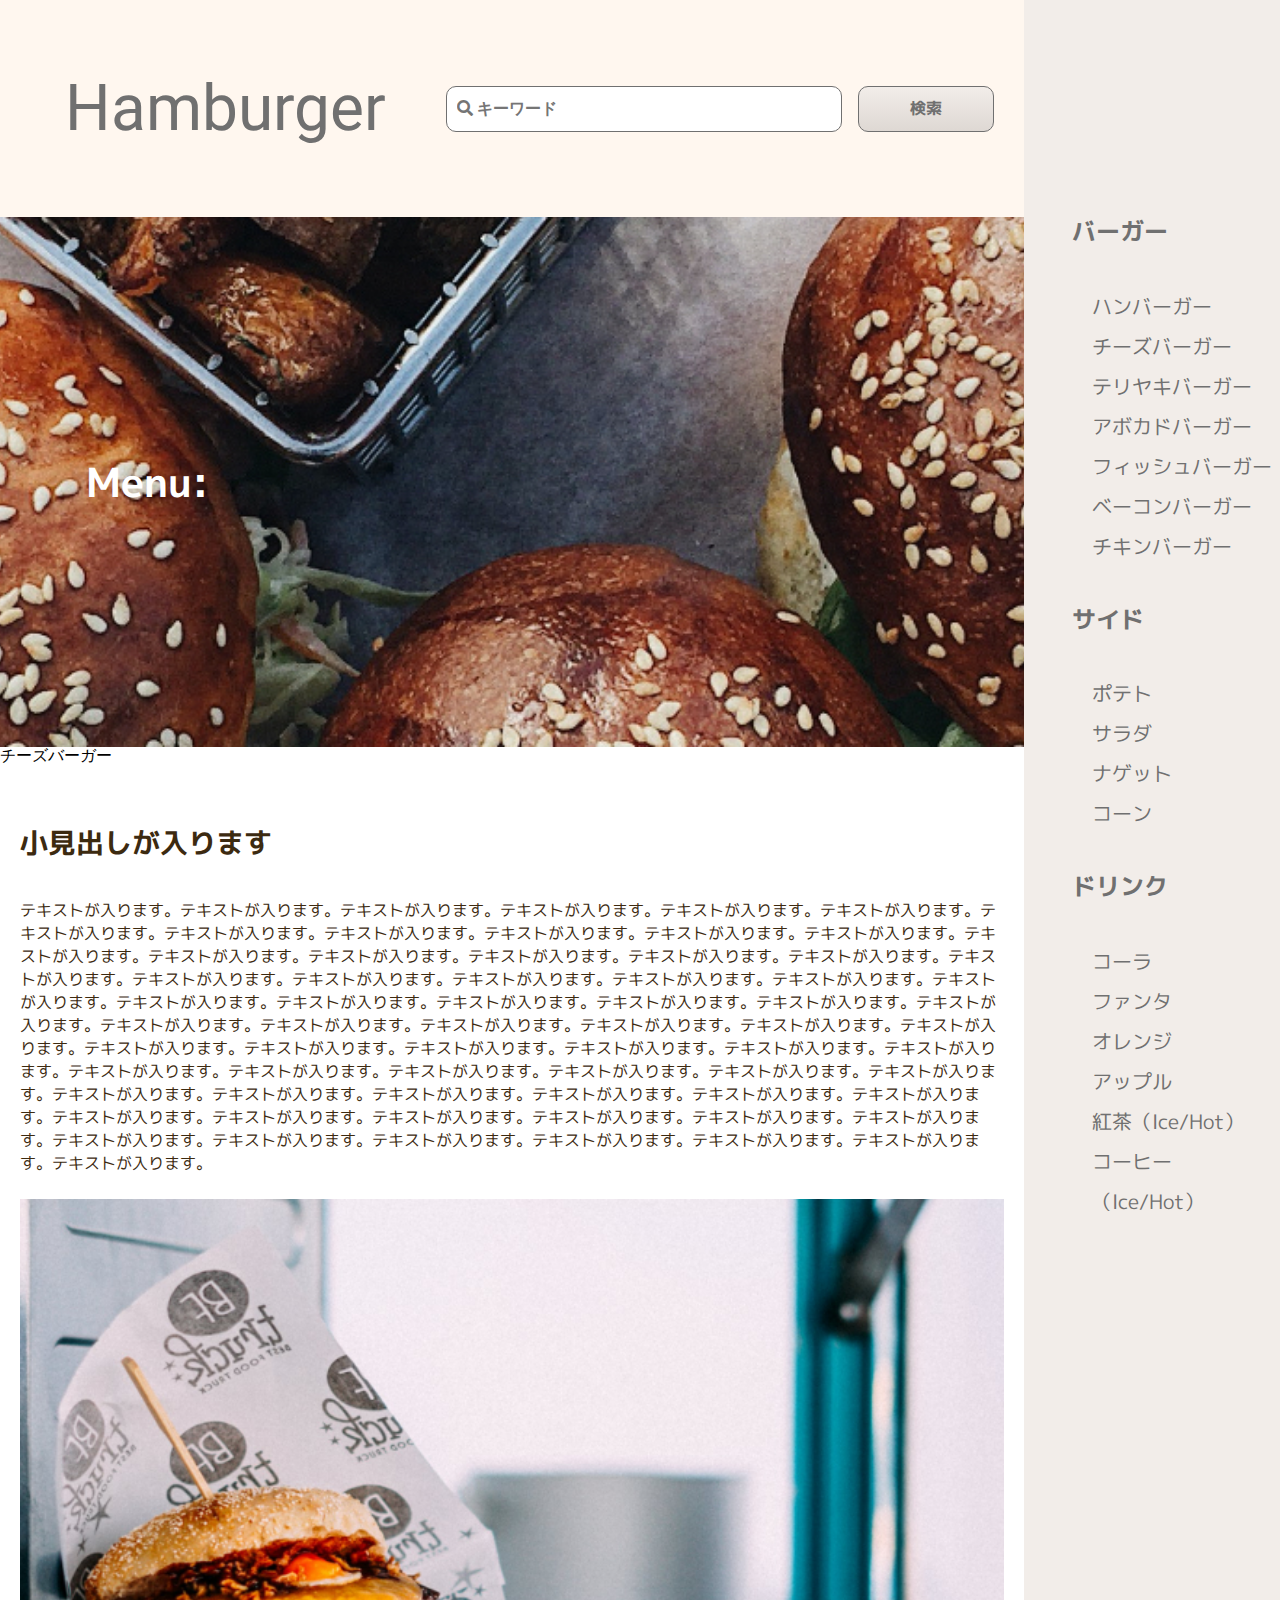
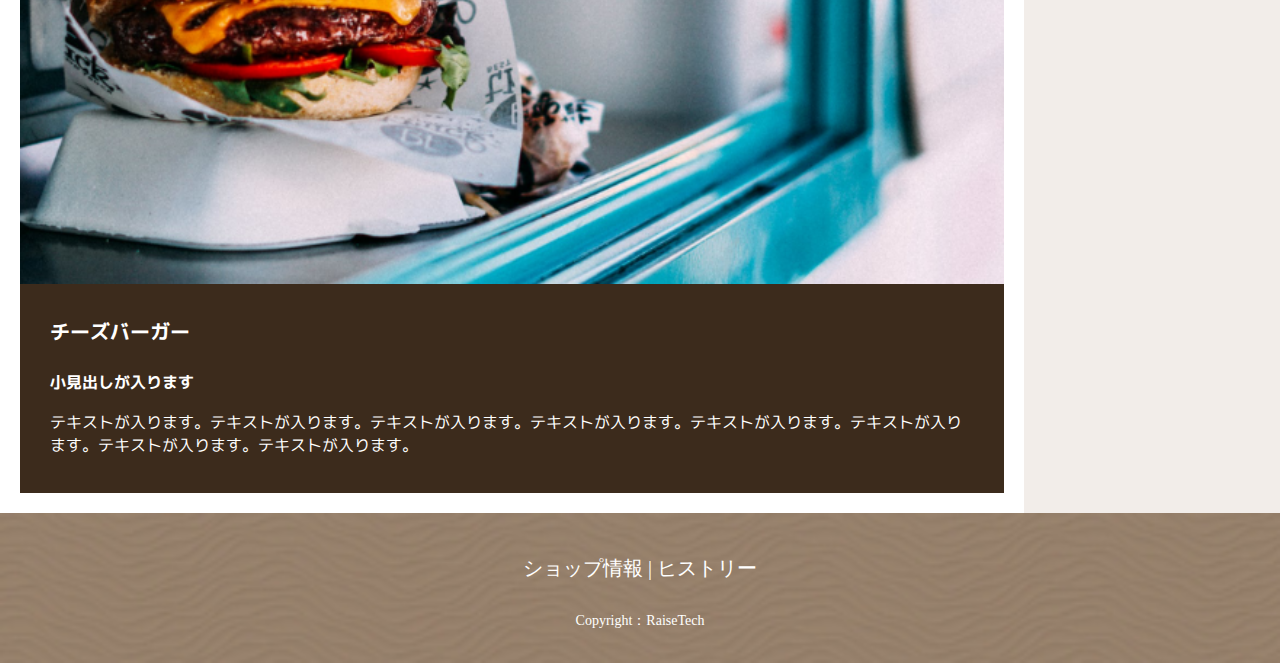
==== archive.html @ 1b3b7b57 "top&archiveページ修正" ====
<!DOCTYPE html>
<html lang="ja">
<head>
    <meta charset="UTF-8">
    <title>Hamburger Site</title>
    <link rel="stylesheet" href="./style.css">
    <link href="https://fonts.googleapis.com/css2?family=Roboto:wght@700&display=swap" rel="stylesheet">
    <link href="https://fonts.googleapis.com/css2?family=M+PLUS+1p:wght@100;300;400;500;700;800;900&display=swap" rel="stylesheet">
    <link href="https://use.fontawesome.com/releases/v5.15.1/css/all.css" rel="stylesheet">
    <script type="text/javascript" src="https://code.jquery.com/jquery-3.4.1.min.js"></script>
</head>
<body>
    <div class="l-main">
        <div class="l-main__left">
            <!--ヘッダー-->
            <header class="l-header p-header">
                <div class="p-header__logo">
                    <h1>Hamburger</h1>
                </div>
                <form class="p-search-form" action="#" method="post">
                    <input type="search" class="p-search-form__search fas" name="search" placeholder="&#xf002; キーワード">
                    <input type="submit" class="p-search-form__submit" name="submit" value="検索">
                </form>
                <div class="p-toggle-btn">
                    <span class="p-toggle-btn__menu">Menu</span>
                    <div class="p-toggle-btn__close-btn">
                        <span class="p-toggle-btn__close-btn__close"></span>
                    </div>
                </div>
            </header>
                
            <!--メインコンテンツ-->
            <main>
                <div class="p-main">
                    <div class="p-main__background"></div>
                    <div class="p-main__wrapper">
                        <img class="p-main__wrapper__img" src="./img/page-title_arcive@2x.jpg">
                        <div class="p-main__title">
                            <h2>Menu:</h2>
                            <p>チーズバーガー</p>
                        </div>
                    </div>
                    <!--タイトル-->
                    <div class="p-archive">
                        <div class="p-archive__text">
                            <div class="p-archive__text__ttl">
                            <h3>小見出しが入ります</h3>
                            </div>
                            <div class="p-archive__text__detail">
                            <p>テキストが入ります。テキストが入ります。テキストが入ります。テキストが入ります。テキストが入ります。テキストが入ります。テキストが入ります。テキストが入ります。テキストが入ります。テキストが入ります。テキストが入ります。テキストが入ります。テキストが入ります。テキストが入ります。テキストが入ります。テキストが入ります。テキストが入ります。テキストが入ります。テキストが入ります。テキストが入ります。テキストが入ります。テキストが入ります。テキストが入ります。テキストが入ります。テキストが入ります。テキストが入ります。テキストが入ります。テキストが入ります。テキストが入ります。テキストが入ります。テキストが入ります。テキストが入ります。テキストが入ります。テキストが入ります。テキストが入ります。テキストが入ります。テキストが入ります。テキストが入ります。テキストが入ります。テキストが入ります。テキストが入ります。テキストが入ります。テキストが入ります。テキストが入ります。テキストが入ります。テキストが入ります。テキストが入ります。テキストが入ります。テキストが入ります。テキストが入ります。テキストが入ります。テキストが入ります。テキストが入ります。テキストが入ります。テキストが入ります。テキストが入ります。テキストが入ります。テキストが入ります。テキストが入ります。テキストが入ります。テキストが入ります。テキストが入ります。テキストが入ります。テキストが入ります。テキストが入ります。テキストが入ります。テキストが入ります。テキストが入ります。</p>
                            </div>
                        </div>
                        <!--チーズバーガー-->
                        <div class="p-archive__menu">
                            <img src="./img/e3472c768077e90f47f5ca3c6ba0144e.png">
                            <div class="p-archive__menu__text">
                                <h4>チーズバーガー</h4>
                                <h5>小見出しが入ります</h5>
                                <p>テキストが入ります。テキストが入ります。テキストが入ります。テキストが入ります。テキストが入ります。テキストが入ります。テキストが入ります。テキストが入ります。</p>
                            </div>
                        </div>
                        <!--ダブルチーズバーガー-->
                        <!--スペシャルチーズバーガー-->
                    </div>
                </div>
            </main>
        </div>
        <!--サイドバー-->
        <aside class="l-sidebar p-sidebar">
            <ul class="p-sidebar__menu">
                <li class="p-sidebar__menu__category"><a href="#">バーガー</a>
                    <ul class="p-sidebar__menu__each">
                        <li><a href="#">ハンバーガー</a></li>
                        <li><a href="#">チーズバーガー</a></li>
                        <li><a href="#">テリヤキバーガー</a></li>
                        <li><a href="#">アボカドバーガー</a></li>
                        <li><a href="#">フィッシュバーガー</a></li>
                        <li><a href="#">ベーコンバーガー</a></li>
                        <li><a href="#">チキンバーガー</a></li>
                    </ul>
                </li>
                <li class="p-sidebar__menu__category"><a href="#">サイド</a>
                    <ul class="p-sidebar__menu__each">
                        <li><a href="#">ポテト</a></li>
                        <li><a href="#">サラダ</a></li>
                        <li><a href="#">ナゲット</a></li>
                        <li><a href="#">コーン</a></li>
                    </ul>
                </li>
                <li class="p-sidebar__menu__category"><a href="#">ドリンク</a>
                    <ul class="p-sidebar__menu__each">
                        <li><a href="#">コーラ</a></li>
                        <li><a href="#">ファンタ</a></li>
                        <li><a href="#">オレンジ</a></li>
                        <li><a href="#">アップル</a></li>
                        <li><a href="#">紅茶（Ice/Hot）</a></li>
                        <li><a href="#">コーヒー（Ice/Hot）</a></li>
                    </ul>
                </li>
            </ul>
        </aside>
    </div>
    <!--フッター-->
    <footer class="l-footer p-footer">
        <div class="p-footer__wrapper">
            <img class="p-footer__wrapper__img" src="img/pc_footer.jpg">
            <div class="p-footer__about">
                <p class="p-footer__about__shop"><a href="#">ショップ情報</a></p>
                <p class="p-footer__about__line">|</p>
                <p class="p-footer__about__history"><a href="#">ヒストリー</a></p>
            </div>
            <div class="p-footer__copy">
                <p>Copyright：RaiseTech</p>
            </div>
        </div>
    </footer>
    <script src="js/script.js"></script>
</body>
</html>
---- style.css ----
@charset "UTF-8";
/*! destyle.css v3.0.0 | MIT License | https://github.com/nicolas-cusan/destyle.css */
/* Reset box-model and set borders */
/* ============================================ */
*,
::before,
::after {
  box-sizing: border-box;
  border-style: solid;
  border-width: 0;
}

/* Document */
/* ============================================ */
/**
 * 1. Correct the line height in all browsers.
 * 2. Prevent adjustments of font size after orientation changes in iOS.
 * 3. Remove gray overlay on links for iOS.
 */
html {
  line-height: 1.15;
  /* 1 */
  -webkit-text-size-adjust: 100%;
  /* 2 */
  -webkit-tap-highlight-color: transparent;
  /* 3*/
}

/* Sections */
/* ============================================ */
/**
 * Remove the margin in all browsers.
 */
body {
  margin: 0;
}

/**
 * Render the `main` element consistently in IE.
 */
main {
  display: block;
}

/* Vertical rhythm */
/* ============================================ */
p,
table,
blockquote,
address,
pre,
iframe,
form,
figure,
dl {
  margin: 0;
}

/* Headings */
/* ============================================ */
h1,
h2,
h3,
h4,
h5,
h6 {
  font-size: inherit;
  font-weight: inherit;
  margin: 0;
}

/* Lists (enumeration) */
/* ============================================ */
ul,
ol {
  margin: 0;
  padding: 0;
  list-style: none;
}

/* Lists (definition) */
/* ============================================ */
dt {
  font-weight: bold;
}

dd {
  margin-left: 0;
}

/* Grouping content */
/* ============================================ */
/**
 * 1. Add the correct box sizing in Firefox.
 * 2. Show the overflow in Edge and IE.
 */
hr {
  box-sizing: content-box;
  /* 1 */
  height: 0;
  /* 1 */
  overflow: visible;
  /* 2 */
  border-top-width: 1px;
  margin: 0;
  clear: both;
  color: inherit;
}

/**
 * 1. Correct the inheritance and scaling of font size in all browsers.
 * 2. Correct the odd `em` font sizing in all browsers.
 */
pre {
  font-family: monospace, monospace;
  /* 1 */
  font-size: inherit;
  /* 2 */
}

address {
  font-style: inherit;
}

/* Text-level semantics */
/* ============================================ */
/**
 * Remove the gray background on active links in IE 10.
 */
a {
  background-color: transparent;
  text-decoration: none;
  color: inherit;
}

/**
 * 1. Remove the bottom border in Chrome 57-
 * 2. Add the correct text decoration in Chrome, Edge, IE, Opera, and Safari.
 */
abbr[title] {
  -webkit-text-decoration: underline dotted;
          text-decoration: underline dotted;
  /* 2 */
}

/**
 * Add the correct font weight in Chrome, Edge, and Safari.
 */
b,
strong {
  font-weight: bolder;
}

/**
 * 1. Correct the inheritance and scaling of font size in all browsers.
 * 2. Correct the odd `em` font sizing in all browsers.
 */
code,
kbd,
samp {
  font-family: monospace, monospace;
  /* 1 */
  font-size: inherit;
  /* 2 */
}

/**
 * Add the correct font size in all browsers.
 */
small {
  font-size: 80%;
}

/**
 * Prevent `sub` and `sup` elements from affecting the line height in
 * all browsers.
 */
sub,
sup {
  font-size: 75%;
  line-height: 0;
  position: relative;
  vertical-align: baseline;
}

sub {
  bottom: -0.25em;
}

sup {
  top: -0.5em;
}

/* Replaced content */
/* ============================================ */
/**
 * Prevent vertical alignment issues.
 */
svg,
img,
embed,
object,
iframe {
  vertical-align: bottom;
}

/* Forms */
/* ============================================ */
/**
 * Reset form fields to make them styleable.
 * 1. Make form elements stylable across systems iOS especially.
 * 2. Inherit text-transform from parent.
 */
button,
input,
optgroup,
select,
textarea {
  -webkit-appearance: none;
  /* 1 */
  -moz-appearance: none;
       appearance: none;
  vertical-align: middle;
  color: inherit;
  font: inherit;
  background: transparent;
  padding: 0;
  margin: 0;
  border-radius: 0;
  text-align: inherit;
  text-transform: inherit;
  /* 2 */
}

/**
 * Reset radio and checkbox appearance to preserve their look in iOS.
 */
[type=checkbox] {
  -webkit-appearance: checkbox;
  -moz-appearance: checkbox;
       appearance: checkbox;
}

[type=radio] {
  -webkit-appearance: radio;
  -moz-appearance: radio;
       appearance: radio;
}

/**
 * Correct cursors for clickable elements.
 */
button,
[type=button],
[type=reset],
[type=submit] {
  cursor: pointer;
}

button:disabled,
[type=button]:disabled,
[type=reset]:disabled,
[type=submit]:disabled {
  cursor: default;
}

/**
 * Improve outlines for Firefox and unify style with input elements & buttons.
 */
:-moz-focusring {
  outline: auto;
}

select:disabled {
  opacity: inherit;
}

/**
 * Remove padding
 */
option {
  padding: 0;
}

/**
 * Reset to invisible
 */
fieldset {
  margin: 0;
  padding: 0;
  min-width: 0;
}

legend {
  padding: 0;
}

/**
 * Add the correct vertical alignment in Chrome, Firefox, and Opera.
 */
progress {
  vertical-align: baseline;
}

/**
 * Remove the default vertical scrollbar in IE 10+.
 */
textarea {
  overflow: auto;
}

/**
 * Correct the cursor style of increment and decrement buttons in Chrome.
 */
[type=number]::-webkit-inner-spin-button,
[type=number]::-webkit-outer-spin-button {
  height: auto;
}

/**
 * 1. Correct the outline style in Safari.
 */
[type=search] {
  outline-offset: -2px;
  /* 1 */
}

/**
 * Remove the inner padding in Chrome and Safari on macOS.
 */
[type=search]::-webkit-search-decoration {
  -webkit-appearance: none;
}

/**
 * 1. Correct the inability to style clickable types in iOS and Safari.
 * 2. Fix font inheritance.
 */
::-webkit-file-upload-button {
  -webkit-appearance: button;
  /* 1 */
  font: inherit;
  /* 2 */
}

/**
 * Clickable labels
 */
label[for] {
  cursor: pointer;
}

/* Interactive */
/* ============================================ */
/*
 * Add the correct display in Edge, IE 10+, and Firefox.
 */
details {
  display: block;
}

/*
 * Add the correct display in all browsers.
 */
summary {
  display: list-item;
}

/*
 * Remove outline for editable content.
 */
[contenteditable]:focus {
  outline: auto;
}

/* Tables */
/* ============================================ */
/**
1. Correct table border color inheritance in all Chrome and Safari.
*/
table {
  border-color: inherit;
  /* 1 */
}

caption {
  text-align: left;
}

td,
th {
  vertical-align: top;
  padding: 0;
}

th {
  text-align: left;
  font-weight: bold;
}

* {
  transition-property: font-size, height, width, top, left, margin;
  transition-duration: 0.5s;
}

html {
  height: 100vh;
}

body {
  width: 100%;
}
body.is-open {
  position: fixed;
}
@media only screen and (min-width: 1280px) {
  body.is-open {
    position: static;
  }
}

h1 {
  font-family: "Roboto", sans-serif;
  font-size: 40px;
  color: #707070;
}
@media only screen and (min-width: 1280px) {
  h1 {
    font-size: 64px;
  }
}

h2 {
  font-family: "M PLUS 1p", sans-serif;
  font-size: 36px;
  font-weight: bold;
  color: #FFFFFF;
}
@media only screen and (min-width: 1280px) {
  h2 {
    font-size: 40px;
  }
}

.l-header {
  width: 100%;
  height: 217px;
}

.l-main {
  width: 100%;
}
@media only screen and (min-width: 1280px) {
  .l-main {
    display: flex;
  }
}
@media only screen and (min-width: 1280px) {
  .l-main__left {
    width: 80%;
  }
}

.l-sidebar {
  width: 100%;
  height: 100vh;
  overflow-y: auto;
  position: fixed;
  top: 0;
  left: 100%;
  z-index: 100;
  /*右からスライド*/
  transition: left 0.3s;
}
@media only screen and (min-width: 1280px) {
  .l-sidebar {
    width: 20%;
    height: auto;
    overflow-y: visible;
    position: static;
    left: 0;
    z-index: 0;
  }
}
.l-sidebar.is-open {
  left: 12%;
}
@media only screen and (min-width: 834px) {
  .l-sidebar.is-open {
    left: 56%;
  }
}
@media only screen and (min-width: 1280px) {
  .l-sidebar.is-open {
    left: 0;
  }
}

.l-footer {
  width: 100%;
  height: 150px;
}

.p-header {
  background-color: #FFF7EF;
  text-align: center;
  z-index: 100;
  height: 217px;
}
@media only screen and (min-width: 1280px) {
  .p-header {
    display: flex;
    align-items: center;
  }
}
.p-header__logo {
  padding: 36px 0;
}
@media only screen and (min-width: 1280px) {
  .p-header__logo {
    padding: 0 0 0 65px;
  }
}

.p-toggle-btn__menu {
  font-family: "Roboto", sans-serif;
  font-size: 20px;
  color: #707070;
  position: absolute;
  top: 20px;
  right: 18px;
  cursor: pointer;
}
@media only screen and (min-width: 834px) {
  .p-toggle-btn__menu {
    font-size: 34px;
  }
}
@media only screen and (min-width: 1280px) {
  .p-toggle-btn__menu {
    font-size: 34px;
    z-index: 1000;
    top: 90px;
    right: -130px;
    cursor: auto;
  }
}
.p-toggle-btn__close-btn {
  position: fixed;
  right: 15px;
  top: 23px;
  display: none;
  z-index: 200;
}
.p-toggle-btn__close-btn.is-open {
  display: block;
}
@media only screen and (min-width: 1280px) {
  .p-toggle-btn__close-btn.is-open {
    display: none;
  }
}
.p-toggle-btn__close-btn__close {
  display: block;
  position: relative;
  top: 0px;
  width: 32px;
  height: 32px;
}
.p-toggle-btn__close-btn__close::before {
  content: "";
  position: absolute;
  top: 50%;
  left: 50%;
  width: 6px;
  height: 40px;
  transform: translate(-50%, -50%) rotate(45deg);
  background-color: #707070;
}
.p-toggle-btn__close-btn__close::after {
  content: "";
  position: absolute;
  top: 50%;
  left: 50%;
  width: 6px;
  height: 40px;
  transform: translate(-50%, -50%) rotate(-45deg);
  background-color: #707070;
}

.p-search-form {
  display: block;
  margin: 0 auto;
  padding-bottom: 45px;
  font-family: "M PLUS 1p", sans-serif;
  font-size: 16px;
  font-weight: lighter;
  color: #707070;
}
@media only screen and (min-width: 1280px) {
  .p-search-form {
    padding-bottom: 0;
    margin-right: 30px;
  }
}
.p-search-form__search {
  width: 230px;
  height: 46px;
  background-color: #FFFFFF;
  border: solid 1px;
  border-radius: 10px;
  border-color: #707070;
  text-align: left;
  padding-left: 10px;
  margin-right: 12px;
}
@media only screen and (min-width: 834px) {
  .p-search-form__search {
    width: 396px;
  }
}
@media only screen and (min-width: 1280px) {
  .p-search-form__search {
    width: 396px;
  }
}
.p-search-form__submit {
  width: 78px;
  height: 46px;
  background: linear-gradient(180deg, #F2EDE9, #DED8D3);
  border: solid 1px;
  border-radius: 10px;
  border-color: #707070;
  font-weight: bold;
}
@media only screen and (min-width: 834px) {
  .p-search-form__submit {
    width: 136px;
  }
}

.p-main__background {
  position: fixed;
  left: 0;
  top: 0;
  width: 100vw;
  height: 100vh;
  z-index: 50;
  background: #000;
  opacity: 0;
  visibility: hidden;
  transition: all 0.6s;
  cursor: pointer;
}
.p-main__background.is-open {
  opacity: 0.5;
  visibility: visible;
}
@media only screen and (min-width: 1280px) {
  .p-main__background.is-open {
    visibility: hidden;
  }
}
.p-main__wrapper {
  width: 100%;
  height: 285px;
  margin-bottom: 20px;
  position: relative;
}
@media only screen and (min-width: 834px) {
  .p-main__wrapper {
    margin-bottom: 40px;
  }
}
@media only screen and (min-width: 1280px) {
  .p-main__wrapper {
    height: 530px;
  }
}
.p-main__wrapper__img {
  width: 100%;
  height: 100%;
  position: relative;
  -o-object-fit: cover;
     object-fit: cover;
}
.p-main__wrapper h2 {
  position: absolute;
  top: 0px;
  line-height: 285px;
  left: 25px;
}
@media only screen and (min-width: 834px) {
  .p-main__wrapper h2 {
    left: 86px;
  }
}
@media only screen and (min-width: 1280px) {
  .p-main__wrapper h2 {
    line-height: 530px;
    left: 86px;
  }
}
.p-main__flex {
  width: 90%;
  margin: 0 auto;
}
@media only screen and (min-width: 834px) {
  .p-main__flex {
    display: flex;
    justify-content: space-between;
  }
}
.p-main__flex__left {
  margin-bottom: 20px;
  position: relative;
}
@media only screen and (min-width: 834px) {
  .p-main__flex__left {
    width: 47%;
    margin-bottom: 40px;
  }
}
.p-main__flex__left h3 {
  font-family: "Roboto", sans-serif;
  font-size: 41px;
  color: #EAEAEA;
  position: absolute;
  top: 25px;
  left: 12px;
}
@media only screen and (min-width: 1280px) {
  .p-main__flex__left h3 {
    font-size: 80px;
  }
}
.p-main__flex__right {
  margin-bottom: 50px;
  position: relative;
}
@media only screen and (min-width: 834px) {
  .p-main__flex__right {
    width: 47%;
    margin-bottom: 40px;
  }
}
.p-main__flex__right h3 {
  font-family: "Roboto", sans-serif;
  font-size: 41px;
  color: #FFFFFF;
  position: absolute;
  top: 25px;
  left: 12px;
}
@media only screen and (min-width: 1280px) {
  .p-main__flex__right h3 {
    font-size: 80px;
  }
}
.p-main__flex__img {
  width: 100%;
  height: auto;
  -o-object-fit: cover;
     object-fit: cover;
}
.p-main__under-bar {
  position: relative;
}
.p-main__under-bar::after {
  content: "";
  width: 40px;
  height: 4px;
  background-color: #fff;
  position: absolute;
  top: 60px;
  left: 0;
}
@media only screen and (min-width: 834px) {
  .p-main__under-bar::after {
    width: 75px;
    top: 66px;
  }
}
@media only screen and (min-width: 1280px) {
  .p-main__under-bar::after {
    width: 63px;
    top: 110px;
  }
}
.p-main__opacity {
  width: 94%;
  position: absolute;
  bottom: 10px;
  left: 50%;
  transform: translateX(-50%);
  -webkit-transform: translateX(-50%);
  -ms-transform: translateX(-50%);
}
.p-main__opacity-box {
  background-color: rgba(255, 255, 255, 0.8);
  padding: 26px 12px 54px 12px;
  margin-top: 10px;
}
.p-main__opacity-box h4 {
  font-family: "M PLUS 1p", sans-serif;
  font-size: 24px;
  font-weight: bold;
  padding-bottom: 30px;
  color: #3C2A10;
}
.p-main__opacity-box p {
  font-size: 16px;
  line-height: 23px;
  color: #3C2A10;
}
.p-main__map {
  width: 100%;
  position: relative;
  top: 0px;
  background-color: #000;
  overflow: hidden;
}
.p-main__map iframe {
  width: 100%;
  min-height: 691px;
  -o-object-fit: cover;
     object-fit: cover;
  border: 0;
  filter: opacity(60%);
  -webkit-filter: opacity(60%);
}
.p-main__map__opacity {
  position: absolute;
  top: 0;
  left: 0;
  width: 100%;
  height: 60%;
  background-color: #000;
  opacity: 0.29;
}
@media only screen and (min-width: 834px) {
  .p-main__map__opacity {
    height: 100%;
  }
}
@media only screen and (min-width: 1280px) {
  .p-main__map__opacity {
    width: 60%;
  }
}
.p-main__map__text {
  padding: 48px 42px;
  position: absolute;
  top: 0px;
  color: #fff;
}
@media only screen and (min-width: 1280px) {
  .p-main__map__text {
    padding: 90px 120px;
  }
}
.p-main__map__text__ttl {
  font-size: 30px;
  font-weight: bold;
  line-height: normal;
  margin-bottom: 52px;
}
@media only screen and (min-width: 1280px) {
  .p-main__map__text__ttl {
    font-size: 36px;
    margin-bottom: 116px;
  }
}
.p-main__map__text__detail {
  font-size: 16px;
  font-weight: bold;
  line-height: 33px;
  height: 100%;
}
.p-main__map__under-bar {
  position: relative;
}
.p-main__map__under-bar::after {
  content: "";
  width: 75px;
  height: 2px;
  background-color: #fff;
  position: absolute;
  top: 58px;
  left: 0;
}
@media only screen and (min-width: 834px) {
  .p-main__map__under-bar::after {
    top: 58px;
  }
}
@media only screen and (min-width: 1280px) {
  .p-main__map__under-bar::after {
    top: 98px;
  }
}

.p-archive {
  margin: 20px;
  font-family: "M PLUS 1p", sans-serif;
}
.p-archive__text {
  color: #3C2A10;
}
.p-archive__text h3 {
  font-size: 28px;
  font-weight: bold;
  padding: 40px 0;
}
.p-archive__text p {
  font-size: 16px;
  line-height: 23px;
  margin-bottom: 24px;
}
.p-archive__menu {
  background-color: #3C2B1C;
  color: #FFFFFF;
}
.p-archive__menu img {
  width: 100%;
  -o-object-fit: cover;
     object-fit: cover;
}
.p-archive__menu__text {
  padding: 36px 30px;
}
.p-archive__menu__text h4 {
  font-size: 20px;
  font-weight: bold;
  margin-bottom: 30px;
}
.p-archive__menu__text h5 {
  font-size: 16px;
  font-weight: bold;
  margin-bottom: 20px;
}
.p-archive__menu__text p {
  font-size: 16px;
  line-height: 23px;
}

.p-sidebar {
  font-family: "M PLUS 1p", sans-serif;
  color: #707070;
  background-color: #F2EDE9;
}
.p-sidebar__menu {
  padding-top: 218px;
  padding-left: 48px;
  padding-bottom: 218px;
}
.p-sidebar__menu__category {
  font-size: 24px;
  font-weight: bold;
}
.p-sidebar__menu__each {
  font-size: 20px;
  font-weight: normal;
  line-height: 2em;
  padding-left: 20px;
  margin-top: 40px;
  margin-bottom: 40px;
}
@media only screen and (min-width: 1280px) {
  .p-sidebar__menu {
    padding-bottom: 0;
  }
}

.p-footer__wrapper {
  color: #FFFFFF;
  position: relative;
  text-align: center;
}
.p-footer__wrapper__img {
  width: 100%;
  height: 150px;
  -o-object-fit: cover;
     object-fit: cover;
}
.p-footer p {
  display: inline-block;
}
.p-footer__about {
  font-size: 20px;
  position: absolute;
  top: 44px;
  width: 100%;
}
.p-footer__copy {
  position: absolute;
  bottom: 34px;
  font-size: 14px;
  width: 100%;
}/*# sourceMappingURL=style.css.map */
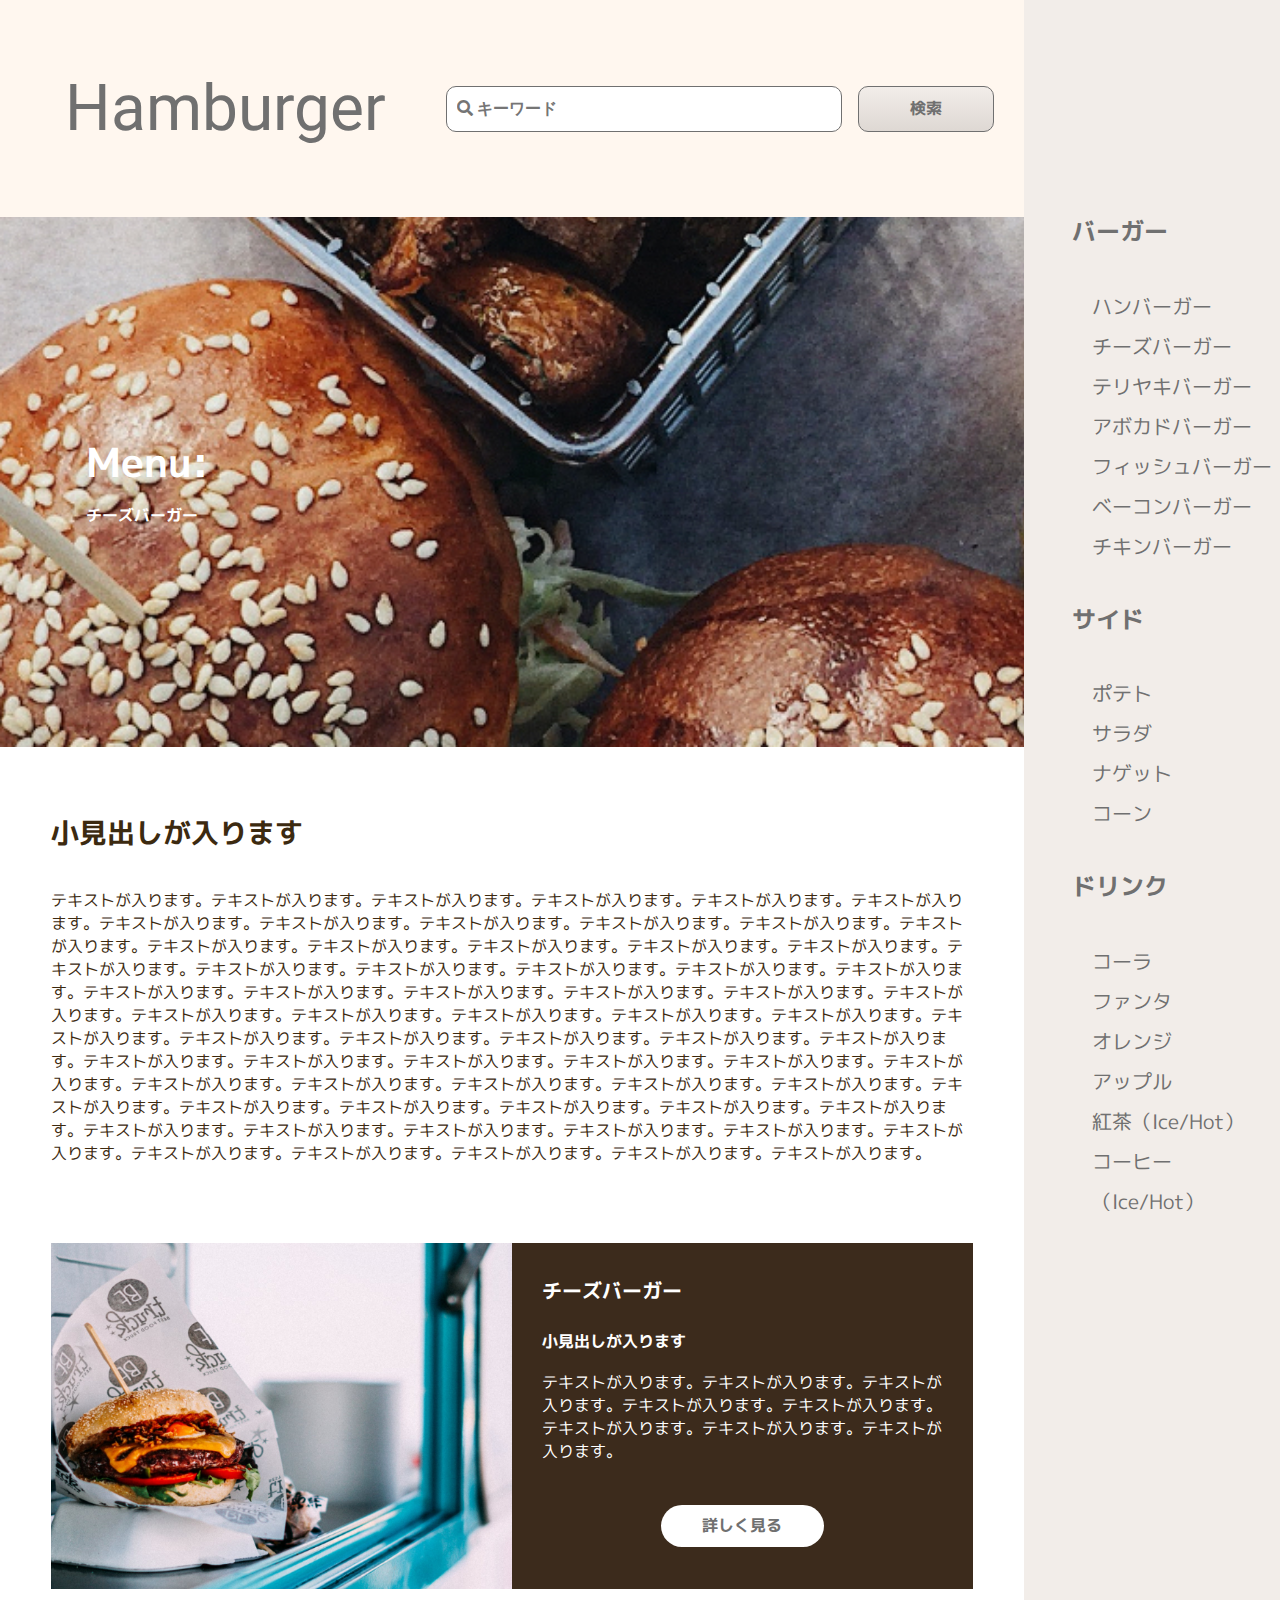
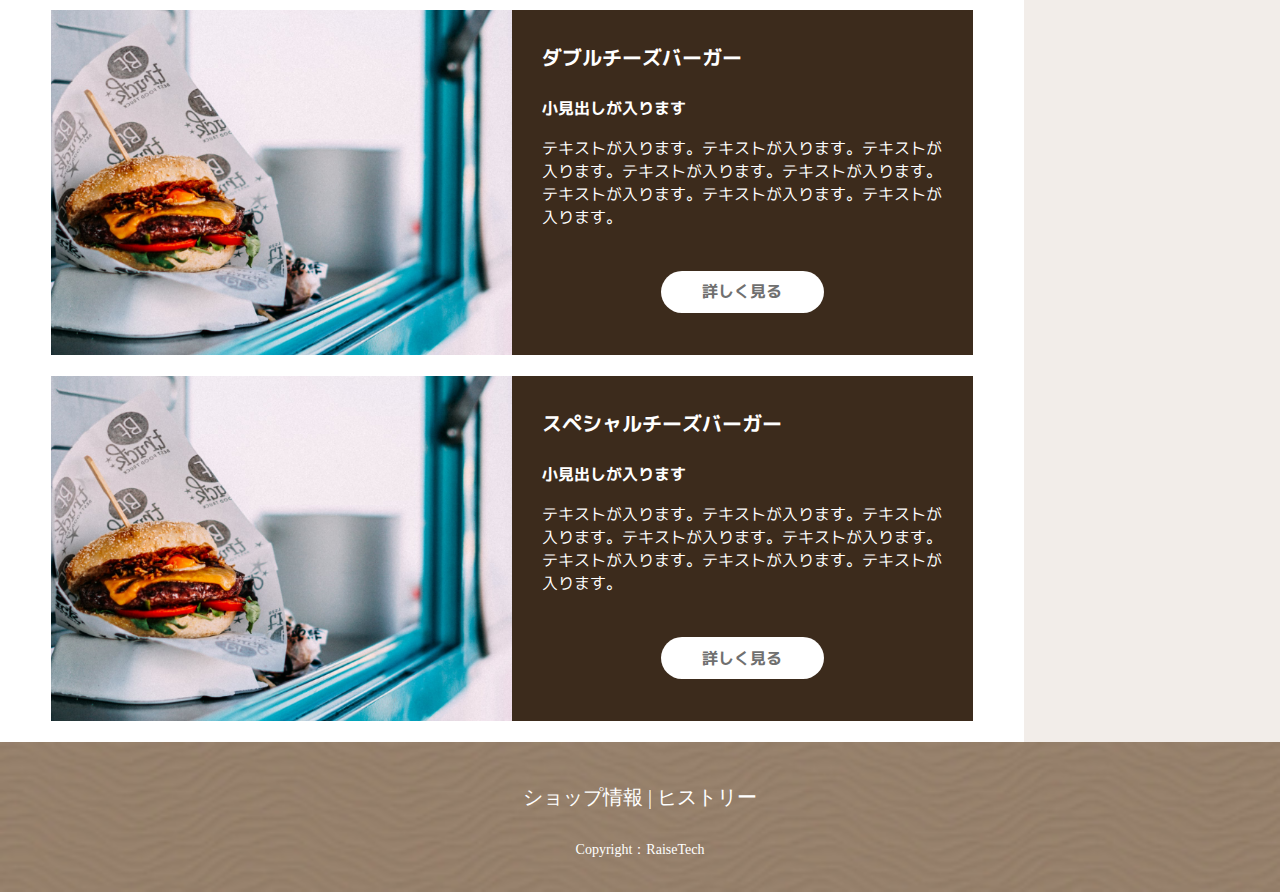
==== commit 36464771: "アーカイブ調整" ====
--- a/archive.html
+++ b/archive.html
@@ -35,7 +35,7 @@
                     <div class="p-main__background"></div>
                     <div class="p-main__wrapper">
                         <img class="p-main__wrapper__img" src="./img/page-title_arcive@2x.jpg">
-                        <div class="p-main__title">
+                        <div class="p-main__wrapper__title">
                             <h2>Menu:</h2>
                             <p>チーズバーガー</p>
                         </div>
@@ -57,10 +57,35 @@
                                 <h4>チーズバーガー</h4>
                                 <h5>小見出しが入ります</h5>
                                 <p>テキストが入ります。テキストが入ります。テキストが入ります。テキストが入ります。テキストが入ります。テキストが入ります。テキストが入ります。テキストが入ります。</p>
+                                <div class="c-archive__button p-archive__button">
+                                    <p><a href="#">詳しく見る</a></p>
+                                </div>
                             </div>
                         </div>
                         <!--ダブルチーズバーガー-->
+                        <div class="p-archive__menu">
+                            <img src="./img/e3472c768077e90f47f5ca3c6ba0144e.png">
+                            <div class="p-archive__menu__text">
+                                <h4>ダブルチーズバーガー</h4>
+                                <h5>小見出しが入ります</h5>
+                                <p>テキストが入ります。テキストが入ります。テキストが入ります。テキストが入ります。テキストが入ります。テキストが入ります。テキストが入ります。テキストが入ります。</p>
+                                <div class="c-archive__button p-archive__button">
+                                    <p><a href="#">詳しく見る</a></p>
+                                </div>
+                            </div>
+                        </div>
                         <!--スペシャルチーズバーガー-->
+                        <div class="p-archive__menu">
+                            <img src="./img/e3472c768077e90f47f5ca3c6ba0144e.png">
+                            <div class="p-archive__menu__text">
+                                <h4>スペシャルチーズバーガー</h4>
+                                <h5>小見出しが入ります</h5>
+                                <p>テキストが入ります。テキストが入ります。テキストが入ります。テキストが入ります。テキストが入ります。テキストが入ります。テキストが入ります。テキストが入ります。</p>
+                                <div class="c-archive__button p-archive__button">
+                                    <p><a href="#">詳しく見る</a></p>
+                                </div>
+                            </div>
+                        </div>
                     </div>
                 </div>
             </main>
--- a/style.css
+++ b/style.css
@@ -664,7 +664,7 @@
 .p-main__wrapper {
   width: 100%;
   height: 285px;
-  margin-bottom: 20px;
+  margin-bottom: 36px;
   position: relative;
 }
 @media only screen and (min-width: 834px) {
@@ -675,31 +675,39 @@
 @media only screen and (min-width: 1280px) {
   .p-main__wrapper {
     height: 530px;
+    margin-bottom: 70px;
   }
 }
 .p-main__wrapper__img {
   width: 100%;
   height: 100%;
-  position: relative;
   -o-object-fit: cover;
      object-fit: cover;
-}
-.p-main__wrapper h2 {
-  position: absolute;
-  top: 0px;
-  line-height: 285px;
+  -o-object-position: 0 100%;
+     object-position: 0 100%;
+}
+.p-main__wrapper__title {
+  position: absolute;
   left: 25px;
-}
-@media only screen and (min-width: 834px) {
-  .p-main__wrapper h2 {
+  top: 50%;
+  transform: translate(0, -50%);
+}
+@media only screen and (min-width: 834px) {
+  .p-main__wrapper__title {
     left: 86px;
   }
 }
 @media only screen and (min-width: 1280px) {
-  .p-main__wrapper h2 {
-    line-height: 530px;
+  .p-main__wrapper__title {
     left: 86px;
   }
+}
+.p-main__wrapper__title p {
+  color: #FFFFFF;
+  font-family: "M PLUS 1p", sans-serif;
+  font-size: 16px;
+  font-weight: bold;
+  margin-top: 21px;
 }
 .p-main__flex {
   width: 90%;
@@ -901,7 +909,8 @@
 }
 
 .p-archive {
-  margin: 20px;
+  width: 90%;
+  margin: 0 auto;
   font-family: "M PLUS 1p", sans-serif;
 }
 .p-archive__text {
@@ -910,24 +919,41 @@
 .p-archive__text h3 {
   font-size: 28px;
   font-weight: bold;
-  padding: 40px 0;
+  padding-bottom: 40px;
 }
 .p-archive__text p {
   font-size: 16px;
   line-height: 23px;
   margin-bottom: 24px;
 }
+@media only screen and (min-width: 1280px) {
+  .p-archive__text p {
+    margin-bottom: 78px;
+  }
+}
 .p-archive__menu {
   background-color: #3C2B1C;
   color: #FFFFFF;
+  margin-bottom: 21px;
 }
 .p-archive__menu img {
   width: 100%;
   -o-object-fit: cover;
      object-fit: cover;
 }
+@media only screen and (min-width: 834px) {
+  .p-archive__menu img {
+    width: 50%;
+  }
+}
+@media only screen and (min-width: 834px) {
+  .p-archive__menu {
+    display: flex;
+  }
+}
 .p-archive__menu__text {
-  padding: 36px 30px;
+  font-family: "M PLUS 1p", sans-serif;
+  padding: 36px 30px 42px 30px;
 }
 .p-archive__menu__text h4 {
   font-size: 20px;
@@ -942,6 +968,21 @@
 .p-archive__menu__text p {
   font-size: 16px;
   line-height: 23px;
+}
+.p-archive__button {
+  background-color: #FFFFFF;
+  color: #707070;
+  width: 163px;
+  height: 42px;
+  margin: 42px auto 0 auto;
+  display: flex;
+  justify-content: center;
+  align-items: center;
+}
+.p-archive__button p {
+  font-family: "M PLUS 1p", sans-serif;
+  font-size: 16px;
+  font-weight: bold;
 }
 
 .p-sidebar {
@@ -997,4 +1038,8 @@
   bottom: 34px;
   font-size: 14px;
   width: 100%;
+}
+
+.c-archive__button {
+  border-radius: 100vh;
 }/*# sourceMappingURL=style.css.map */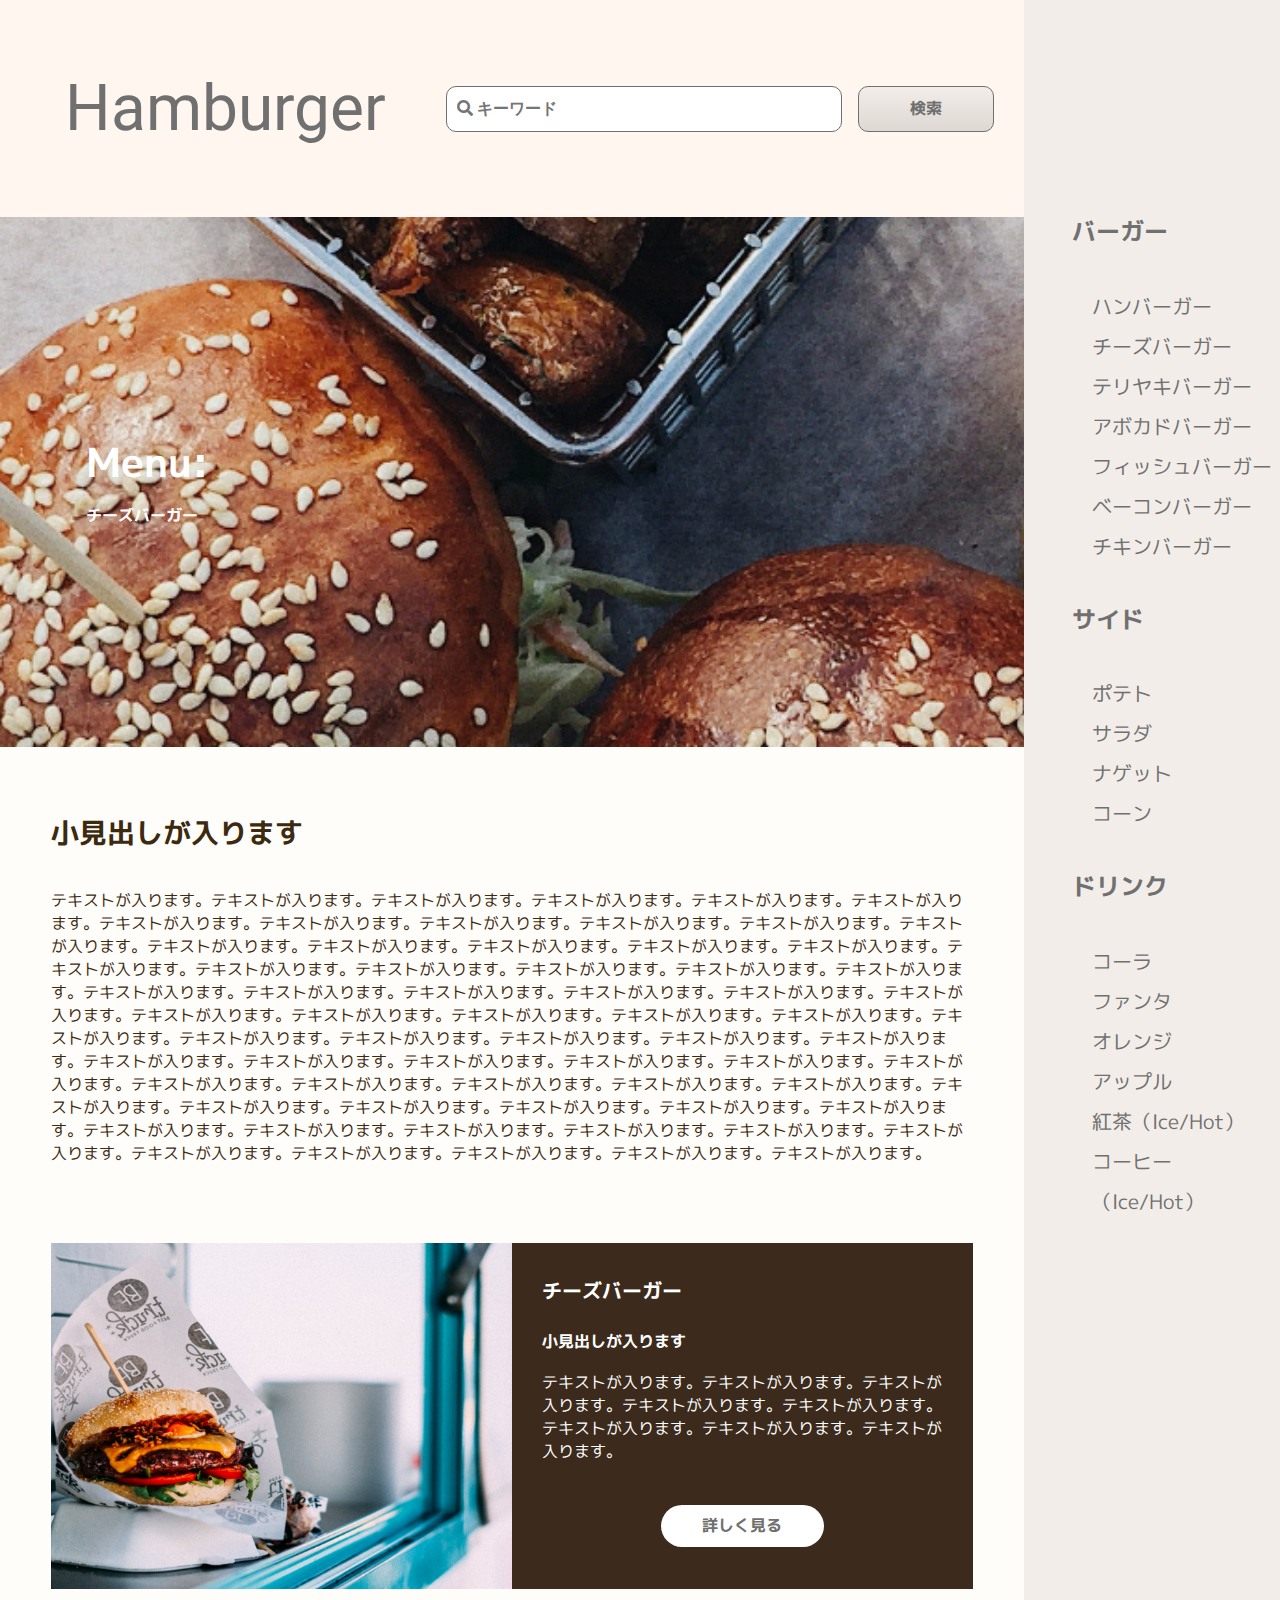
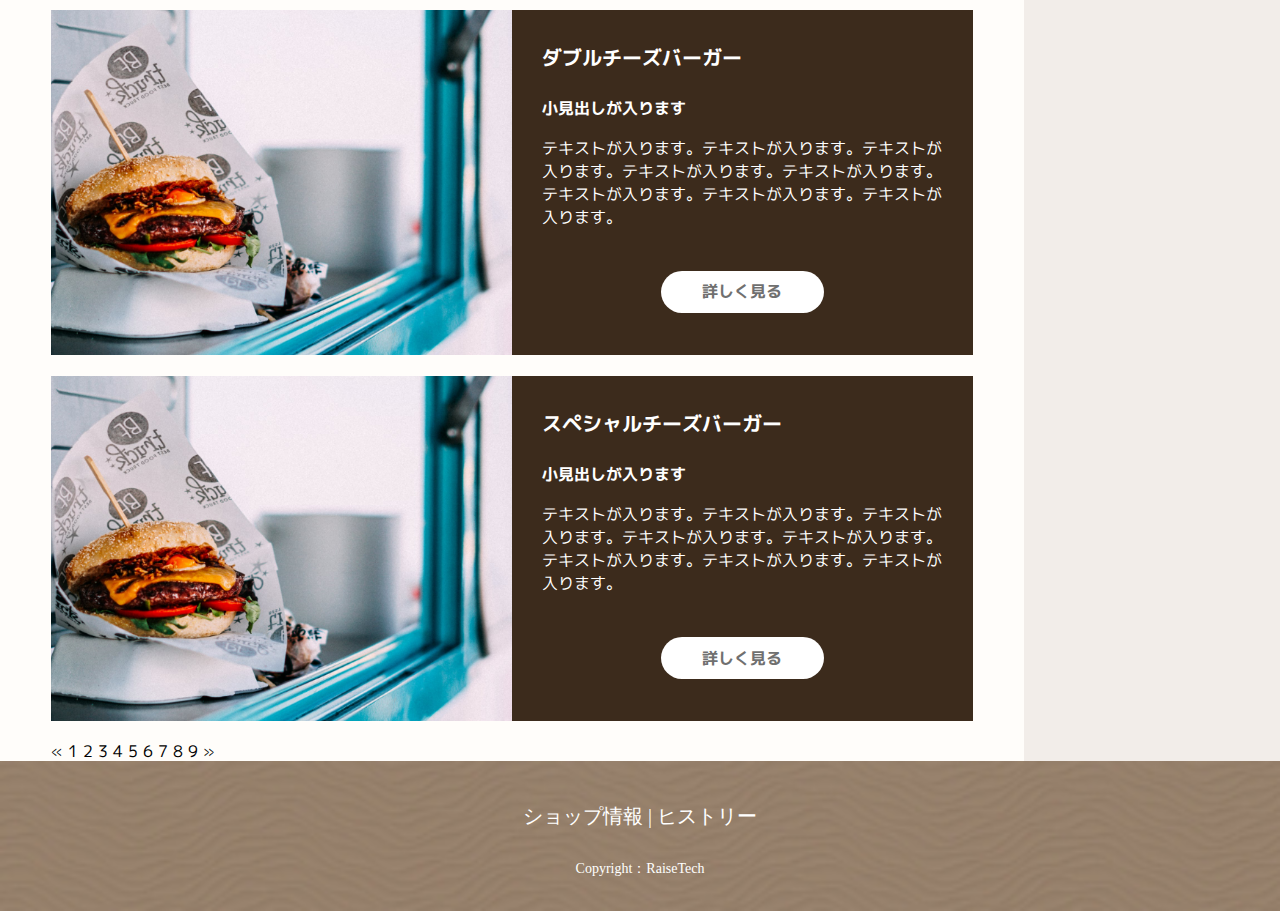
==== commit aed5dee6: "ページネーション作成中" ====
--- a/archive.html
+++ b/archive.html
@@ -86,6 +86,19 @@
                                 </div>
                             </div>
                         </div>
+                        <div class="p-archive__pagination">
+                            <a class="prev page-numbers" href="https://techacademy.jp/magazine/category/webdesign/">«</a><!-- 現在の前のページへのリンク -->
+                            <span class="page-numbers current">1</span><!-- 現在閲覧しているページ(1ページ) -->
+                            <a class="page-numbers" href="/archive/page/2">2</a><!-- 2ページ目へのリンク -->
+                            <a class="page-numbers" href="/archive/page/3">3</a><!-- 3ページ目へのリンク -->
+                            <a class="page-numbers" href="/archive/page/4">4</a><!-- 4ページ目へのリンク -->
+                            <a class="page-numbers" href="/archive/page/5">5</a><!-- 5ページ目へのリンク -->
+                            <a class="page-numbers" href="/archive/page/6">6</a><!-- 6ページ目へのリンク -->
+                            <a class="page-numbers" href="/archive/page/7">7</a><!-- 7ページ目へのリンク -->
+                            <a class="page-numbers" href="/archive/page/8">8</a><!-- 8ページ目へのリンク -->
+                            <a class="page-numbers" href="/archive/page/9">9</a><!-- 9ページ目へのリンク -->
+                            <a class="next page-numbers" href="/archive/page/2">»</a><!-- 現在の次のページへのリンク -->
+                          </div>
                     </div>
                 </div>
             </main>
--- a/style.css
+++ b/style.css
@@ -639,6 +639,9 @@
   }
 }
 
+.p-main {
+  background-color: #FFFDFA;
+}
 .p-main__background {
   position: fixed;
   left: 0;
